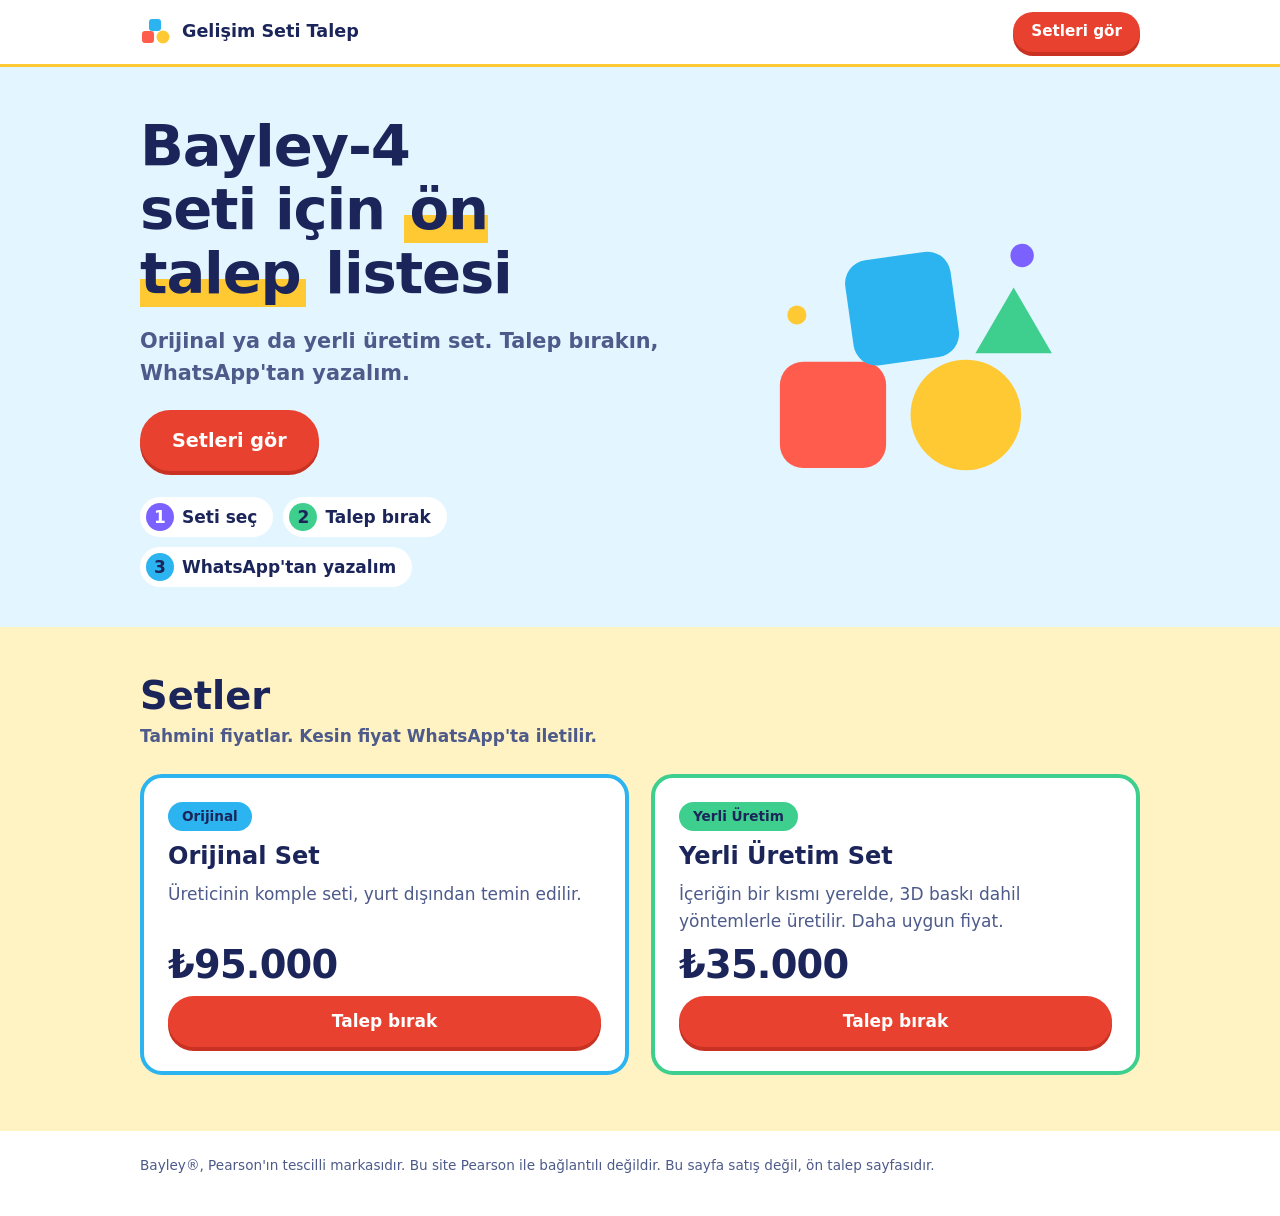
==== index.html @ 78918d69 "Brighter kid-friendly design, shorter copy, trust points shown after submit, stacked price feedback " ====
<!doctype html>
<html lang="tr">
<head>
<meta charset="utf-8">
<meta name="viewport" content="width=device-width, initial-scale=1">
<title>Bayley-4 Seti – Ön Talep</title>
<meta name="description" content="Bayley-4 gelişim değerlendirme seti için ön talep listesi. Orijinal ve yerli üretim seçenekleri.">
<meta name="robots" content="index,follow">
<link rel="stylesheet" href="style.css">
</head>
<body>

<header class="top">
  <div class="wrap top-in">
    <a class="brand" href="#top" aria-label="Ana sayfa">
      <svg width="32" height="32" viewBox="0 0 32 32" aria-hidden="true"><rect x="2" y="15" width="12" height="12" rx="3" fill="#ff5c4d"/><circle cx="23" cy="21" r="6.5" fill="#ffc933"/><rect x="9" y="3" width="12" height="12" rx="3" fill="#2bb4f0"/></svg>
      <span>Gelişim Seti Talep</span>
    </a>
    <a class="btn btn-small" href="#urunler" data-track="cta_header">Setleri gör</a>
  </div>
</header>

<main id="top">
  <section class="hero">
    <div class="wrap hero-in">
      <div class="hero-text">
        <h1>Bayley-4 seti için <span class="hl">ön talep</span> listesi</h1>
        <p class="lead">Orijinal ya da yerli üretim set. Talep bırakın, WhatsApp'tan yazalım.</p>
        <a class="btn btn-big" href="#urunler" data-track="cta_hero">Setleri gör</a>
        <ul class="steps" aria-label="Nasıl işliyor">
          <li><b>1</b> Seti seç</li>
          <li><b>2</b> Talep bırak</li>
          <li><b>3</b> WhatsApp'tan yazalım</li>
        </ul>
      </div>
      <svg class="hero-art" viewBox="0 0 320 260" aria-hidden="true">
        <rect x="30" y="140" width="100" height="100" rx="22" fill="#ff5c4d"/>
        <circle cx="205" cy="190" r="52" fill="#ffc933"/>
        <rect x="95" y="40" width="100" height="100" rx="22" fill="#2bb4f0" transform="rotate(-8 145 90)"/>
        <path d="M250 70l36 62h-72z" fill="#3ecf8e"/>
        <circle cx="258" cy="40" r="11" fill="#7b61ff"/>
        <circle cx="46" cy="96" r="9" fill="#ffc933"/>
      </svg>
    </div>
  </section>

  <section id="urunler" class="section">
    <div class="wrap">
      <h2>Setler</h2>
      <p class="sub" id="price-note"></p>
      <div class="grid" id="product-grid"></div>
    </div>
  </section>
</main>

<footer class="foot">
  <div class="wrap">
    <p>Bayley®, Pearson'ın tescilli markasıdır. Bu site Pearson ile bağlantılı değildir. Bu sayfa satış değil, ön talep sayfasıdır.</p>
  </div>
</footer>

<!-- Talep formu -->
<dialog id="lead-dialog" aria-labelledby="lead-title">
  <form id="lead-form" method="dialog" novalidate>
    <div class="dlg-head">
      <h2 id="lead-title">Talep bırak</h2>
      <button type="button" class="x" id="lead-close" aria-label="Kapat">×</button>
    </div>

    <div id="lead-body">
      <fieldset class="chips" id="product-chips">
        <legend>Hangi set?</legend>
      </fieldset>

      <label>Ad soyad
        <input name="name" autocomplete="name" required>
      </label>
      <label>Telefon (WhatsApp)
        <input name="phone" type="tel" autocomplete="tel" inputmode="tel" placeholder="05XX XXX XX XX" required>
      </label>
      <label>E-posta (isteğe bağlı)
        <input name="email" type="email" autocomplete="email">
      </label>
      <label>Adet
        <input name="qty" type="number" min="1" max="999" value="1" inputmode="numeric">
      </label>

      <fieldset class="radios">
        <legend>Fiyat size nasıl geldi?</legend>
        <label><input type="radio" name="price_feedback" value="uygun"> Uygun</label>
        <label><input type="radio" name="price_feedback" value="makul"> Makul</label>
        <label><input type="radio" name="price_feedback" value="pahali"> Pahalı</label>
        <label><input type="radio" name="price_feedback" value="cok_pahali"> Çok pahalı</label>
      </fieldset>

      <input type="text" name="website" tabindex="-1" autocomplete="off" class="hp" aria-hidden="true">

      <p class="err" id="lead-error" role="alert" hidden></p>
      <button class="btn btn-big btn-block" type="submit" id="lead-submit">Talebi gönder</button>
    </div>

    <div id="lead-done" hidden>
      <div class="done">
        <div class="tick" aria-hidden="true">✓</div>
        <h3>Talebin alındı!</h3>
        <p>En kısa sürede WhatsApp'tan yazacağız.</p>
        <ul class="trust" id="trust-list"></ul>
        <a class="btn btn-ghost" id="wa-link" href="#" target="_blank" rel="noopener">Önce biz yazalım</a>
        <button class="btn btn-small" type="button" id="done-close">Kapat</button>
      </div>
    </div>
  </form>
</dialog>

<script src="config.js"></script>
<script src="app.js"></script>
</body>
</html>
---- style.css ----
:root{
  color-scheme:light;
  --ink:#1b2559; --muted:#4d5a8a; --bg:#ffffff; --sky:#e3f5ff; --sun:#fff3c4;
  --coral:#e8412f; --coral-d:#c93222; --blue:#2bb4f0; --yellow:#ffc933; --green:#3ecf8e; --grape:#7b61ff;
  --line:#d9e3f5; --danger:#c62828; --r:22px;
  --font:ui-rounded,"SF Pro Rounded","Nunito","Segoe UI",system-ui,-apple-system,Roboto,sans-serif;
}
*{box-sizing:border-box}
html{scroll-behavior:smooth}
body{margin:0;background:var(--bg);color:var(--ink);font:17px/1.55 var(--font)}
.wrap{max-width:1040px;margin:0 auto;padding:0 20px}
h1,h2,h3{line-height:1.1;margin:0}
h1{font-size:clamp(2.2rem,6vw,3.6rem);font-weight:900;letter-spacing:-.02em;text-wrap:balance}
h2{font-size:clamp(1.8rem,4vw,2.4rem);font-weight:900}
.hl{background:linear-gradient(transparent 58%,var(--yellow) 58%);padding:0 .1em}

.top{position:sticky;top:0;z-index:5;background:#fff;border-bottom:3px solid var(--yellow)}
.top-in{display:flex;align-items:center;justify-content:space-between;height:64px}
.brand{display:flex;align-items:center;gap:10px;text-decoration:none;color:var(--ink);font-weight:900;font-size:1.1rem}

.btn{display:inline-block;background:var(--coral);color:#fff;border:0;border-radius:999px;padding:12px 24px;font:inherit;font-weight:800;text-decoration:none;cursor:pointer;box-shadow:0 4px 0 var(--coral-d);transition:transform .1s,box-shadow .1s}
.btn:hover{transform:translateY(1px);box-shadow:0 3px 0 var(--coral-d)}
.btn:active{transform:translateY(4px);box-shadow:none}
.btn:focus-visible,input:focus-visible,select:focus-visible,textarea:focus-visible{outline:4px solid var(--grape);outline-offset:2px}
.btn-big{font-size:1.2rem;padding:16px 32px}
.btn-small{padding:8px 18px;font-size:.95rem}
.btn-block{display:block;width:100%;margin-top:18px}
.btn-ghost{background:#fff;color:var(--coral-d);border:3px solid var(--coral);box-shadow:none}
.btn-ghost:hover{box-shadow:none}

.hero{background:var(--sky);padding:48px 0 40px;overflow:hidden}
.hero-in{display:grid;grid-template-columns:1.2fr 1fr;gap:24px;align-items:center}
.hero-text{min-width:0;display:grid;gap:20px;justify-items:start}
.lead{font-size:1.3rem;color:var(--muted);margin:0;font-weight:600}
.hero-art{width:100%;max-width:340px;justify-self:center}
.steps{list-style:none;margin:6px 0 0;padding:0;display:flex;flex-wrap:wrap;gap:10px}
.steps li{background:#fff;border-radius:999px;padding:6px 16px 6px 6px;font-weight:700;display:flex;align-items:center;gap:8px}
.steps b{width:28px;height:28px;border-radius:50%;display:grid;place-items:center;color:#fff;background:var(--grape)}
.steps li:nth-child(2) b{background:var(--green);color:var(--ink)}
.steps li:nth-child(3) b{background:var(--blue);color:var(--ink)}
@media(max-width:700px){.hero-in{grid-template-columns:1fr}.hero-art{max-width:240px;order:-1}}

.section{padding:48px 0 56px;background:var(--sun)}
.sub{color:var(--muted);margin:6px 0 24px;font-weight:600}
.grid{display:grid;gap:22px;grid-template-columns:repeat(auto-fit,minmax(260px,1fr))}
.card{background:#fff;border:4px solid var(--blue);border-radius:var(--r);padding:24px;display:flex;flex-direction:column;gap:12px;min-width:0}
.card.yerli{border-color:var(--green)}
.card .tag{align-self:flex-start;font-size:.85rem;font-weight:800;padding:4px 14px;border-radius:999px;background:var(--blue);color:var(--ink)}
.card.yerli .tag{background:var(--green)}
.card h3{font-size:1.5rem;font-weight:900}
.card p{margin:0;color:var(--muted);flex:1}
.price{font-size:2.4rem;font-weight:900;letter-spacing:-.02em;line-height:1}

.foot{padding:24px 0 40px;color:var(--muted);font-size:.85rem;background:#fff}
.foot p{margin:0}

dialog{border:0;border-radius:28px;padding:24px;width:min(520px,94vw);max-height:92vh;background:#fff;color:var(--ink);box-shadow:0 20px 60px rgba(27,37,89,.4)}
dialog::backdrop{background:rgba(27,37,89,.55)}
.dlg-head{display:flex;justify-content:space-between;align-items:center}
.x{background:none;border:0;font-size:2.2rem;line-height:1;color:var(--muted);cursor:pointer;padding:0 6px}
label{display:block;font-weight:800;font-size:.95rem;margin-top:14px}
input:not([type=checkbox]):not([type=radio]),select,textarea{display:block;width:100%;margin-top:6px;padding:12px 14px;border:3px solid var(--line);border-radius:14px;background:#fff;color:var(--ink);font:inherit;font-weight:600}
input:focus{border-color:var(--blue)}
fieldset{border:0;padding:0;margin:16px 0 0;min-width:0}
legend{font-weight:800;font-size:.95rem;padding:0;margin-bottom:8px}
.chips label{display:flex;align-items:center;gap:10px;border:3px solid var(--line);border-radius:14px;padding:10px 14px;margin:0 0 8px;font-weight:700}
.chips label:has(input:checked){border-color:var(--green);background:#e9fbf3}
.radios{display:grid;gap:8px}
.radios label{display:flex;align-items:center;gap:10px;margin:0;border:3px solid var(--line);border-radius:14px;padding:10px 14px;font-weight:700}
.radios label:has(input:checked){border-color:var(--blue);background:var(--sky)}
input[type=checkbox],input[type=radio]{width:20px;height:20px;accent-color:var(--coral);margin:0}
.hp{position:absolute;left:-9999px;width:1px;height:1px;opacity:0}
.err{color:var(--danger);font-weight:800;margin:12px 0 0}
.done{text-align:center;padding:10px 0;display:grid;gap:12px;justify-items:center}
.done h3{font-size:1.8rem;font-weight:900}
.done p{margin:0;color:var(--muted);font-weight:600}
.tick{width:64px;height:64px;border-radius:50%;background:var(--green);color:var(--ink);display:grid;place-items:center;font-size:2rem;font-weight:900}
.trust{list-style:none;margin:6px 0;padding:14px 18px;background:var(--sun);border-radius:18px;display:grid;gap:8px;font-weight:800;text-align:left}
[hidden]{display:none!important}
@media(prefers-reduced-motion:reduce){html{scroll-behavior:auto}.btn{transition:none}}
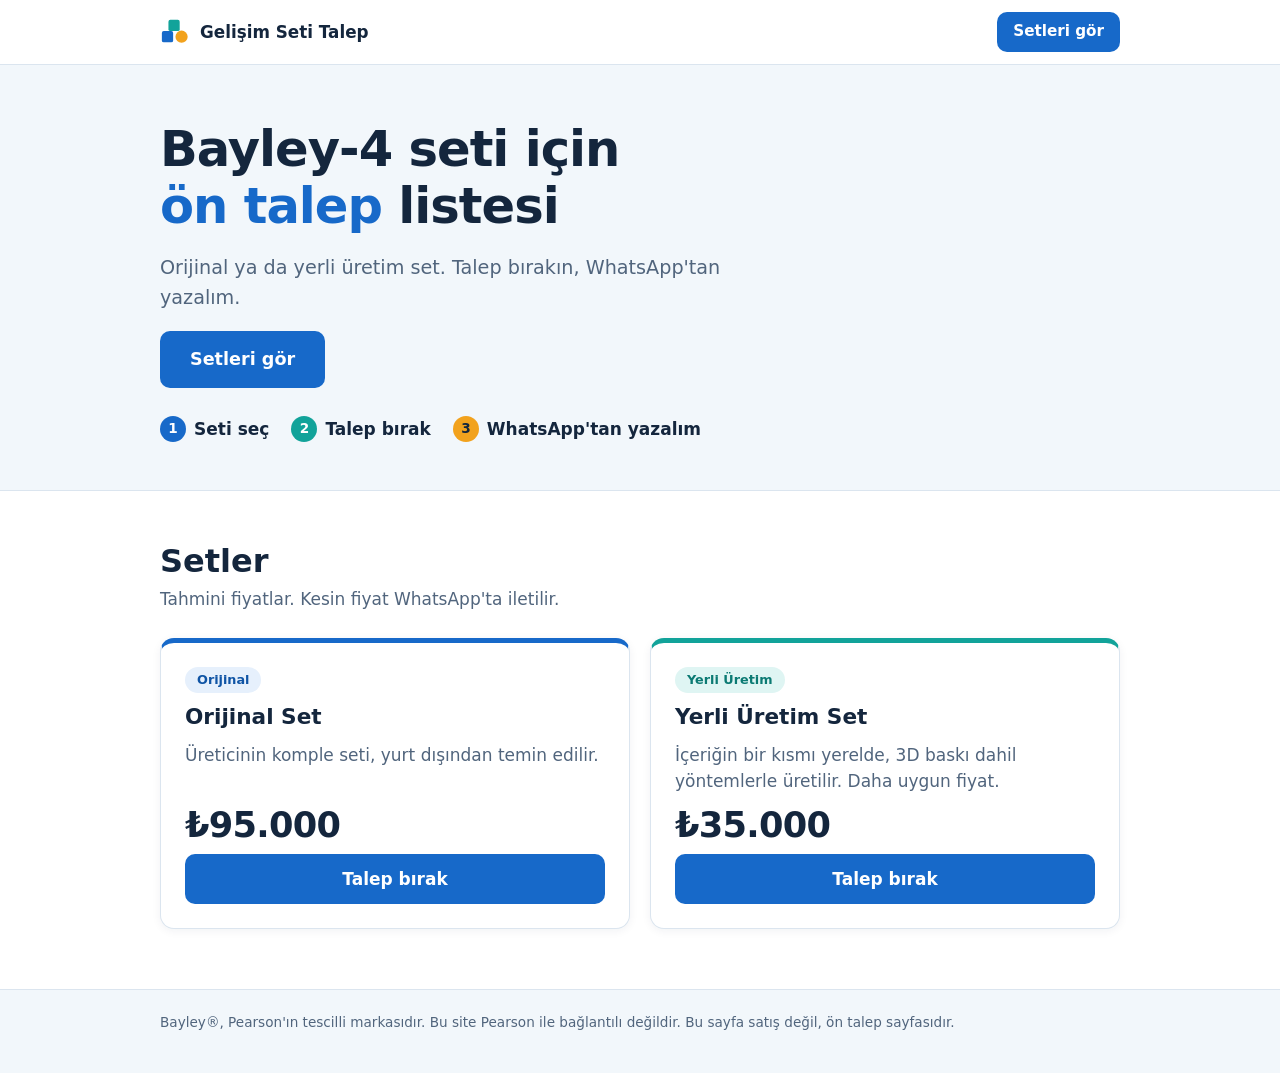
==== commit 87565da1: "Tone down design: calmer palette for medical audience Co-Authored-By: Claude Sonnet 5.5 <noreply@ant" ====
--- a/index.html
+++ b/index.html
@@ -13,7 +13,7 @@
 <header class="top">
   <div class="wrap top-in">
     <a class="brand" href="#top" aria-label="Ana sayfa">
-      <svg width="32" height="32" viewBox="0 0 32 32" aria-hidden="true"><rect x="2" y="15" width="12" height="12" rx="3" fill="#ff5c4d"/><circle cx="23" cy="21" r="6.5" fill="#ffc933"/><rect x="9" y="3" width="12" height="12" rx="3" fill="#2bb4f0"/></svg>
+      <svg width="30" height="30" viewBox="0 0 32 32" aria-hidden="true"><rect x="2" y="15" width="12" height="12" rx="2" fill="#1769c9"/><circle cx="23" cy="21" r="6.5" fill="#f2a21d"/><rect x="9" y="3" width="12" height="12" rx="2" fill="#12a39a"/></svg>
       <span>Gelişim Seti Talep</span>
     </a>
     <a class="btn btn-small" href="#urunler" data-track="cta_header">Setleri gör</a>
@@ -33,14 +33,6 @@
           <li><b>3</b> WhatsApp'tan yazalım</li>
         </ul>
       </div>
-      <svg class="hero-art" viewBox="0 0 320 260" aria-hidden="true">
-        <rect x="30" y="140" width="100" height="100" rx="22" fill="#ff5c4d"/>
-        <circle cx="205" cy="190" r="52" fill="#ffc933"/>
-        <rect x="95" y="40" width="100" height="100" rx="22" fill="#2bb4f0" transform="rotate(-8 145 90)"/>
-        <path d="M250 70l36 62h-72z" fill="#3ecf8e"/>
-        <circle cx="258" cy="40" r="11" fill="#7b61ff"/>
-        <circle cx="46" cy="96" r="9" fill="#ffc933"/>
-      </svg>
     </div>
   </section>
 
--- a/style.css
+++ b/style.css
@@ -1,80 +1,74 @@
 :root{
   color-scheme:light;
-  --ink:#1b2559; --muted:#4d5a8a; --bg:#ffffff; --sky:#e3f5ff; --sun:#fff3c4;
-  --coral:#e8412f; --coral-d:#c93222; --blue:#2bb4f0; --yellow:#ffc933; --green:#3ecf8e; --grape:#7b61ff;
-  --line:#d9e3f5; --danger:#c62828; --r:22px;
-  --font:ui-rounded,"SF Pro Rounded","Nunito","Segoe UI",system-ui,-apple-system,Roboto,sans-serif;
+  --ink:#14263d; --muted:#51657d; --bg:#ffffff; --tint:#f2f7fb;
+  --primary:#1769c9; --primary-d:#0f54a5; --teal:#12a39a; --amber:#f2a21d; --coral:#ef5b45;
+  --line:#dbe5ef; --danger:#c62828; --r:14px;
+  --font:system-ui,-apple-system,"Segoe UI",Roboto,"Helvetica Neue",sans-serif;
 }
 *{box-sizing:border-box}
 html{scroll-behavior:smooth}
 body{margin:0;background:var(--bg);color:var(--ink);font:17px/1.55 var(--font)}
-.wrap{max-width:1040px;margin:0 auto;padding:0 20px}
-h1,h2,h3{line-height:1.1;margin:0}
-h1{font-size:clamp(2.2rem,6vw,3.6rem);font-weight:900;letter-spacing:-.02em;text-wrap:balance}
-h2{font-size:clamp(1.8rem,4vw,2.4rem);font-weight:900}
-.hl{background:linear-gradient(transparent 58%,var(--yellow) 58%);padding:0 .1em}
+.wrap{max-width:1000px;margin:0 auto;padding:0 20px}
+h1,h2,h3{line-height:1.15;margin:0}
+h1{font-size:clamp(2rem,5vw,3.1rem);font-weight:800;letter-spacing:-.02em;text-wrap:balance}
+h2{font-size:clamp(1.5rem,3.5vw,2rem);font-weight:800}
+.hl{color:var(--primary)}
 
-.top{position:sticky;top:0;z-index:5;background:#fff;border-bottom:3px solid var(--yellow)}
+.top{position:sticky;top:0;z-index:5;background:#fff;border-bottom:1px solid var(--line)}
 .top-in{display:flex;align-items:center;justify-content:space-between;height:64px}
-.brand{display:flex;align-items:center;gap:10px;text-decoration:none;color:var(--ink);font-weight:900;font-size:1.1rem}
+.brand{display:flex;align-items:center;gap:10px;text-decoration:none;color:var(--ink);font-weight:800;font-size:1.05rem}
 
-.btn{display:inline-block;background:var(--coral);color:#fff;border:0;border-radius:999px;padding:12px 24px;font:inherit;font-weight:800;text-decoration:none;cursor:pointer;box-shadow:0 4px 0 var(--coral-d);transition:transform .1s,box-shadow .1s}
-.btn:hover{transform:translateY(1px);box-shadow:0 3px 0 var(--coral-d)}
-.btn:active{transform:translateY(4px);box-shadow:none}
-.btn:focus-visible,input:focus-visible,select:focus-visible,textarea:focus-visible{outline:4px solid var(--grape);outline-offset:2px}
-.btn-big{font-size:1.2rem;padding:16px 32px}
-.btn-small{padding:8px 18px;font-size:.95rem}
+.btn{display:inline-block;background:var(--primary);color:#fff;border:0;border-radius:10px;padding:12px 22px;font:inherit;font-weight:700;text-decoration:none;cursor:pointer;transition:background .15s}
+.btn:hover{background:var(--primary-d)}
+.btn:focus-visible,input:focus-visible,select:focus-visible{outline:3px solid var(--amber);outline-offset:2px}
+.btn-big{font-size:1.1rem;padding:15px 30px}
+.btn-small{padding:8px 16px;font-size:.95rem}
 .btn-block{display:block;width:100%;margin-top:18px}
-.btn-ghost{background:#fff;color:var(--coral-d);border:3px solid var(--coral);box-shadow:none}
-.btn-ghost:hover{box-shadow:none}
+.btn-ghost{background:#fff;color:var(--primary);border:2px solid var(--primary)}
+.btn-ghost:hover{background:var(--tint)}
 
-.hero{background:var(--sky);padding:48px 0 40px;overflow:hidden}
-.hero-in{display:grid;grid-template-columns:1.2fr 1fr;gap:24px;align-items:center}
-.hero-text{min-width:0;display:grid;gap:20px;justify-items:start}
-.lead{font-size:1.3rem;color:var(--muted);margin:0;font-weight:600}
-.hero-art{width:100%;max-width:340px;justify-self:center}
-.steps{list-style:none;margin:6px 0 0;padding:0;display:flex;flex-wrap:wrap;gap:10px}
-.steps li{background:#fff;border-radius:999px;padding:6px 16px 6px 6px;font-weight:700;display:flex;align-items:center;gap:8px}
-.steps b{width:28px;height:28px;border-radius:50%;display:grid;place-items:center;color:#fff;background:var(--grape)}
-.steps li:nth-child(2) b{background:var(--green);color:var(--ink)}
-.steps li:nth-child(3) b{background:var(--blue);color:var(--ink)}
-@media(max-width:700px){.hero-in{grid-template-columns:1fr}.hero-art{max-width:240px;order:-1}}
+.hero{background:var(--tint);padding:56px 0 48px;border-bottom:1px solid var(--line)}
+.hero-text{display:grid;gap:18px;justify-items:start;max-width:640px}
+.lead{font-size:1.2rem;color:var(--muted);margin:0}
+.steps{list-style:none;margin:10px 0 0;padding:0;display:flex;flex-wrap:wrap;gap:10px 22px}
+.steps li{display:flex;align-items:center;gap:8px;font-weight:600}
+.steps b{width:26px;height:26px;border-radius:50%;display:grid;place-items:center;color:#fff;background:var(--primary);font-size:.85rem}
+.steps li:nth-child(2) b{background:var(--teal)}
+.steps li:nth-child(3) b{background:var(--amber);color:var(--ink)}
 
-.section{padding:48px 0 56px;background:var(--sun)}
-.sub{color:var(--muted);margin:6px 0 24px;font-weight:600}
-.grid{display:grid;gap:22px;grid-template-columns:repeat(auto-fit,minmax(260px,1fr))}
-.card{background:#fff;border:4px solid var(--blue);border-radius:var(--r);padding:24px;display:flex;flex-direction:column;gap:12px;min-width:0}
-.card.yerli{border-color:var(--green)}
-.card .tag{align-self:flex-start;font-size:.85rem;font-weight:800;padding:4px 14px;border-radius:999px;background:var(--blue);color:var(--ink)}
-.card.yerli .tag{background:var(--green)}
-.card h3{font-size:1.5rem;font-weight:900}
+.section{padding:52px 0 60px;background:#fff}
+.sub{color:var(--muted);margin:6px 0 26px}
+.grid{display:grid;gap:20px;grid-template-columns:repeat(auto-fit,minmax(260px,1fr))}
+.card{background:#fff;border:1px solid var(--line);border-top:5px solid var(--primary);border-radius:var(--r);padding:24px;display:flex;flex-direction:column;gap:12px;min-width:0;box-shadow:0 2px 10px rgba(20,38,61,.06)}
+.card.yerli{border-top-color:var(--teal)}
+.card .tag{align-self:flex-start;font-size:.8rem;font-weight:700;padding:3px 12px;border-radius:999px;background:#e6f0fc;color:var(--primary-d)}
+.card.yerli .tag{background:#dff5f3;color:#0b7a73}
+.card h3{font-size:1.35rem;font-weight:800}
 .card p{margin:0;color:var(--muted);flex:1}
-.price{font-size:2.4rem;font-weight:900;letter-spacing:-.02em;line-height:1}
+.price{font-size:2.2rem;font-weight:800;letter-spacing:-.02em;line-height:1}
 
-.foot{padding:24px 0 40px;color:var(--muted);font-size:.85rem;background:#fff}
+.foot{padding:22px 0 40px;color:var(--muted);font-size:.85rem;background:var(--tint);border-top:1px solid var(--line)}
 .foot p{margin:0}
 
-dialog{border:0;border-radius:28px;padding:24px;width:min(520px,94vw);max-height:92vh;background:#fff;color:var(--ink);box-shadow:0 20px 60px rgba(27,37,89,.4)}
-dialog::backdrop{background:rgba(27,37,89,.55)}
+dialog{border:0;border-radius:18px;padding:24px;width:min(500px,94vw);max-height:92vh;background:#fff;color:var(--ink);box-shadow:0 20px 60px rgba(20,38,61,.35)}
+dialog::backdrop{background:rgba(20,38,61,.55)}
 .dlg-head{display:flex;justify-content:space-between;align-items:center}
-.x{background:none;border:0;font-size:2.2rem;line-height:1;color:var(--muted);cursor:pointer;padding:0 6px}
-label{display:block;font-weight:800;font-size:.95rem;margin-top:14px}
-input:not([type=checkbox]):not([type=radio]),select,textarea{display:block;width:100%;margin-top:6px;padding:12px 14px;border:3px solid var(--line);border-radius:14px;background:#fff;color:var(--ink);font:inherit;font-weight:600}
-input:focus{border-color:var(--blue)}
+.x{background:none;border:0;font-size:2rem;line-height:1;color:var(--muted);cursor:pointer;padding:0 6px}
+label{display:block;font-weight:700;font-size:.95rem;margin-top:14px}
+input:not([type=checkbox]):not([type=radio]){display:block;width:100%;margin-top:6px;padding:12px 14px;border:1px solid var(--line);border-radius:10px;background:#fff;color:var(--ink);font:inherit}
+input:focus{border-color:var(--primary)}
 fieldset{border:0;padding:0;margin:16px 0 0;min-width:0}
-legend{font-weight:800;font-size:.95rem;padding:0;margin-bottom:8px}
-.chips label{display:flex;align-items:center;gap:10px;border:3px solid var(--line);border-radius:14px;padding:10px 14px;margin:0 0 8px;font-weight:700}
-.chips label:has(input:checked){border-color:var(--green);background:#e9fbf3}
-.radios{display:grid;gap:8px}
-.radios label{display:flex;align-items:center;gap:10px;margin:0;border:3px solid var(--line);border-radius:14px;padding:10px 14px;font-weight:700}
-.radios label:has(input:checked){border-color:var(--blue);background:var(--sky)}
-input[type=checkbox],input[type=radio]{width:20px;height:20px;accent-color:var(--coral);margin:0}
+legend{font-weight:700;font-size:.95rem;padding:0;margin-bottom:8px}
+.chips label,.radios label{display:flex;align-items:center;gap:10px;border:1px solid var(--line);border-radius:10px;padding:10px 14px;margin:0 0 8px;font-weight:600}
+.chips label:has(input:checked),.radios label:has(input:checked){border-color:var(--primary);background:#eef5fd}
+.radios{display:grid;gap:0}
+input[type=checkbox],input[type=radio]{width:20px;height:20px;accent-color:var(--primary);margin:0}
 .hp{position:absolute;left:-9999px;width:1px;height:1px;opacity:0}
-.err{color:var(--danger);font-weight:800;margin:12px 0 0}
+.err{color:var(--danger);font-weight:700;margin:12px 0 0}
 .done{text-align:center;padding:10px 0;display:grid;gap:12px;justify-items:center}
-.done h3{font-size:1.8rem;font-weight:900}
-.done p{margin:0;color:var(--muted);font-weight:600}
-.tick{width:64px;height:64px;border-radius:50%;background:var(--green);color:var(--ink);display:grid;place-items:center;font-size:2rem;font-weight:900}
-.trust{list-style:none;margin:6px 0;padding:14px 18px;background:var(--sun);border-radius:18px;display:grid;gap:8px;font-weight:800;text-align:left}
+.done h3{font-size:1.6rem;font-weight:800}
+.done p{margin:0;color:var(--muted)}
+.tick{width:60px;height:60px;border-radius:50%;background:var(--teal);color:#fff;display:grid;place-items:center;font-size:1.8rem;font-weight:800}
+.trust{list-style:none;margin:6px 0;padding:14px 18px;background:var(--tint);border-radius:12px;display:grid;gap:8px;font-weight:700;text-align:left}
 [hidden]{display:none!important}
 @media(prefers-reduced-motion:reduce){html{scroll-behavior:auto}.btn{transition:none}}
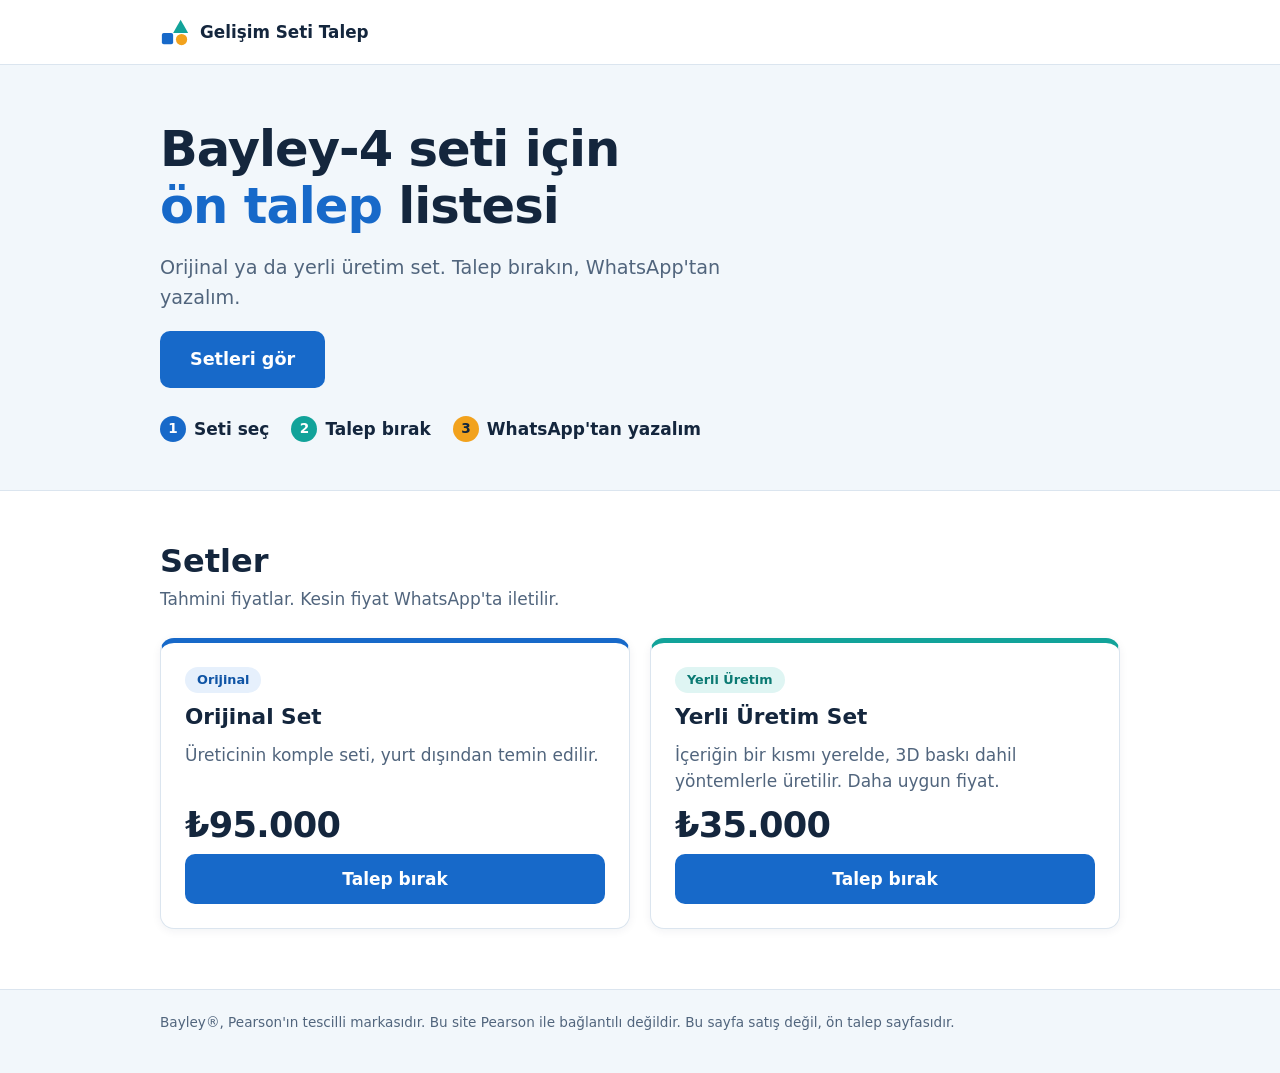
==== commit 866e421f: "Remove header button, shape logo, show prices in set choices Co-Authored-By: Claude Sonnet 5.5 <nore" ====
--- a/index.html
+++ b/index.html
@@ -13,10 +13,9 @@
 <header class="top">
   <div class="wrap top-in">
     <a class="brand" href="#top" aria-label="Ana sayfa">
-      <svg width="30" height="30" viewBox="0 0 32 32" aria-hidden="true"><rect x="2" y="15" width="12" height="12" rx="2" fill="#1769c9"/><circle cx="23" cy="21" r="6.5" fill="#f2a21d"/><rect x="9" y="3" width="12" height="12" rx="2" fill="#12a39a"/></svg>
+      <svg width="30" height="30" viewBox="0 0 32 32" aria-hidden="true"><rect x="2" y="17" width="12" height="12" rx="2" fill="#1769c9"/><path d="M22 3l8 14H14z" fill="#12a39a"/><circle cx="23" cy="24" r="6" fill="#f2a21d"/></svg>
       <span>Gelişim Seti Talep</span>
     </a>
-    <a class="btn btn-small" href="#urunler" data-track="cta_header">Setleri gör</a>
   </div>
 </header>
 
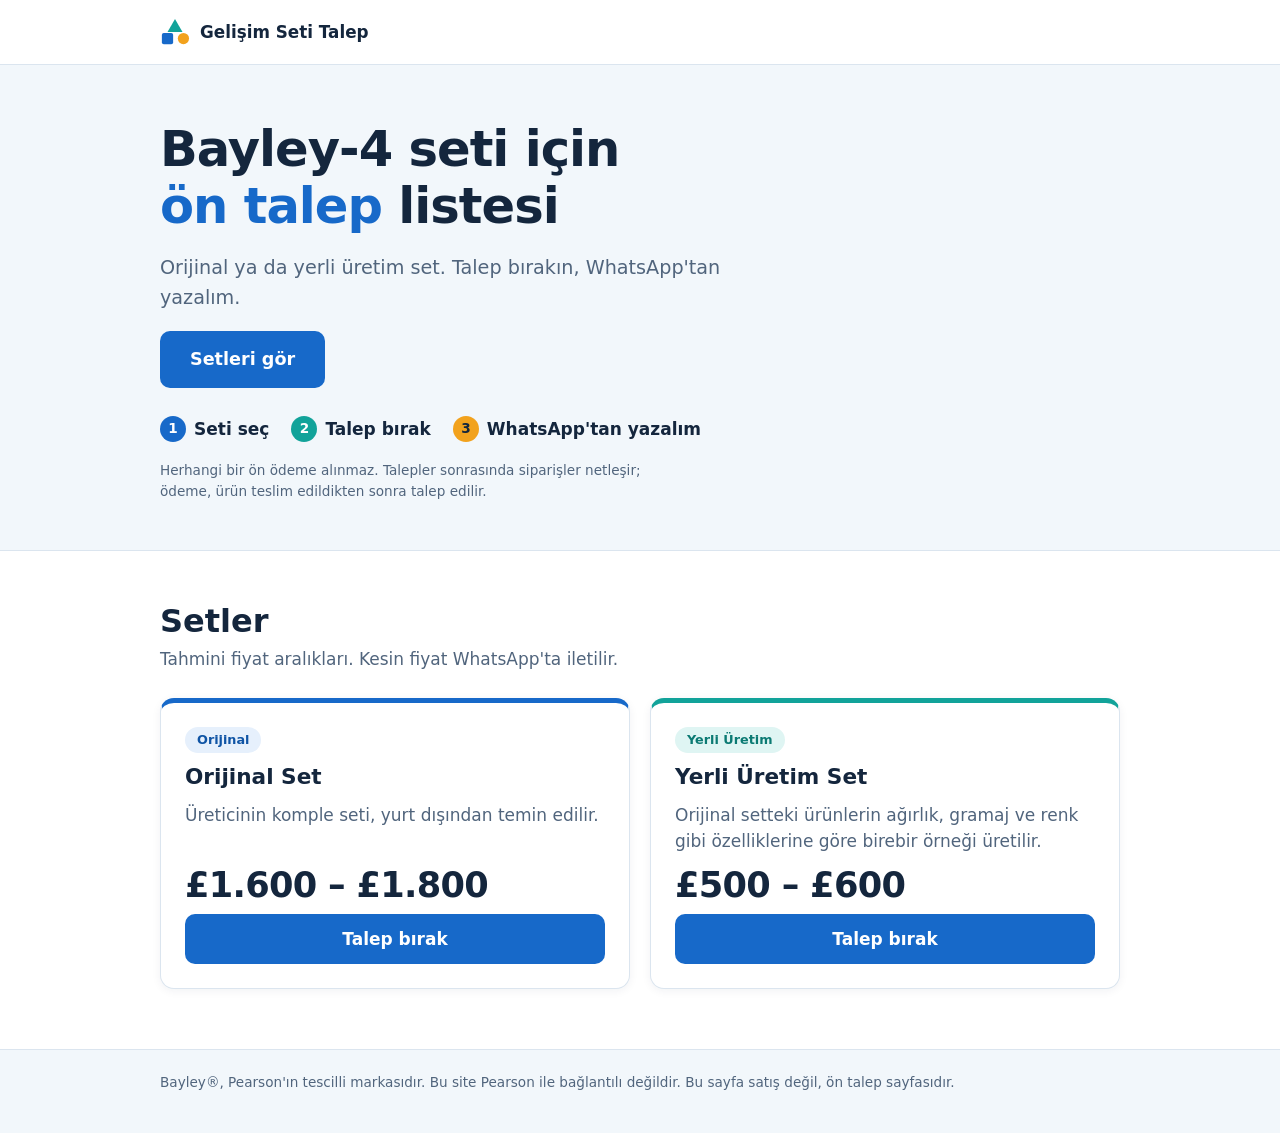
==== commit ea875523: "Centered triangle logo, GBP price ranges, payment note, optional phone/email Co-Authored-By: Claude " ====
--- a/index.html
+++ b/index.html
@@ -13,7 +13,7 @@
 <header class="top">
   <div class="wrap top-in">
     <a class="brand" href="#top" aria-label="Ana sayfa">
-      <svg width="30" height="30" viewBox="0 0 32 32" aria-hidden="true"><rect x="2" y="17" width="12" height="12" rx="2" fill="#1769c9"/><path d="M22 3l8 14H14z" fill="#12a39a"/><circle cx="23" cy="24" r="6" fill="#f2a21d"/></svg>
+      <svg width="30" height="30" viewBox="0 0 32 32" aria-hidden="true"><rect x="2" y="17" width="12" height="12" rx="2" fill="#1769c9"/><path d="M16 2l8 14H8z" fill="#12a39a"/><circle cx="25" cy="23" r="6" fill="#f2a21d"/></svg>
       <span>Gelişim Seti Talep</span>
     </a>
   </div>
@@ -31,6 +31,7 @@
           <li><b>2</b> Talep bırak</li>
           <li><b>3</b> WhatsApp'tan yazalım</li>
         </ul>
+        <p class="fine">Herhangi bir ön ödeme alınmaz. Talepler sonrasında siparişler netleşir; ödeme, ürün teslim edildikten sonra talep edilir.</p>
       </div>
     </div>
   </section>
@@ -63,13 +64,14 @@
         <legend>Hangi set?</legend>
       </fieldset>
 
+      <p class="hint">Telefon veya e-posta yeterli, ikisi de isteğe bağlı.</p>
       <label>Ad soyad
         <input name="name" autocomplete="name" required>
       </label>
       <label>Telefon (WhatsApp)
-        <input name="phone" type="tel" autocomplete="tel" inputmode="tel" placeholder="05XX XXX XX XX" required>
+        <input name="phone" type="tel" autocomplete="tel" inputmode="tel" placeholder="05XX XXX XX XX">
       </label>
-      <label>E-posta (isteğe bağlı)
+      <label>E-posta
         <input name="email" type="email" autocomplete="email">
       </label>
       <label>Adet
--- a/style.css
+++ b/style.css
@@ -72,3 +72,5 @@
 .trust{list-style:none;margin:6px 0;padding:14px 18px;background:var(--tint);border-radius:12px;display:grid;gap:8px;font-weight:700;text-align:left}
 [hidden]{display:none!important}
 @media(prefers-reduced-motion:reduce){html{scroll-behavior:auto}.btn{transition:none}}
+.fine{font-size:.85rem;color:var(--muted);margin:0;max-width:56ch}
+.hint{font-size:.85rem;color:var(--muted);margin:12px 0 0}
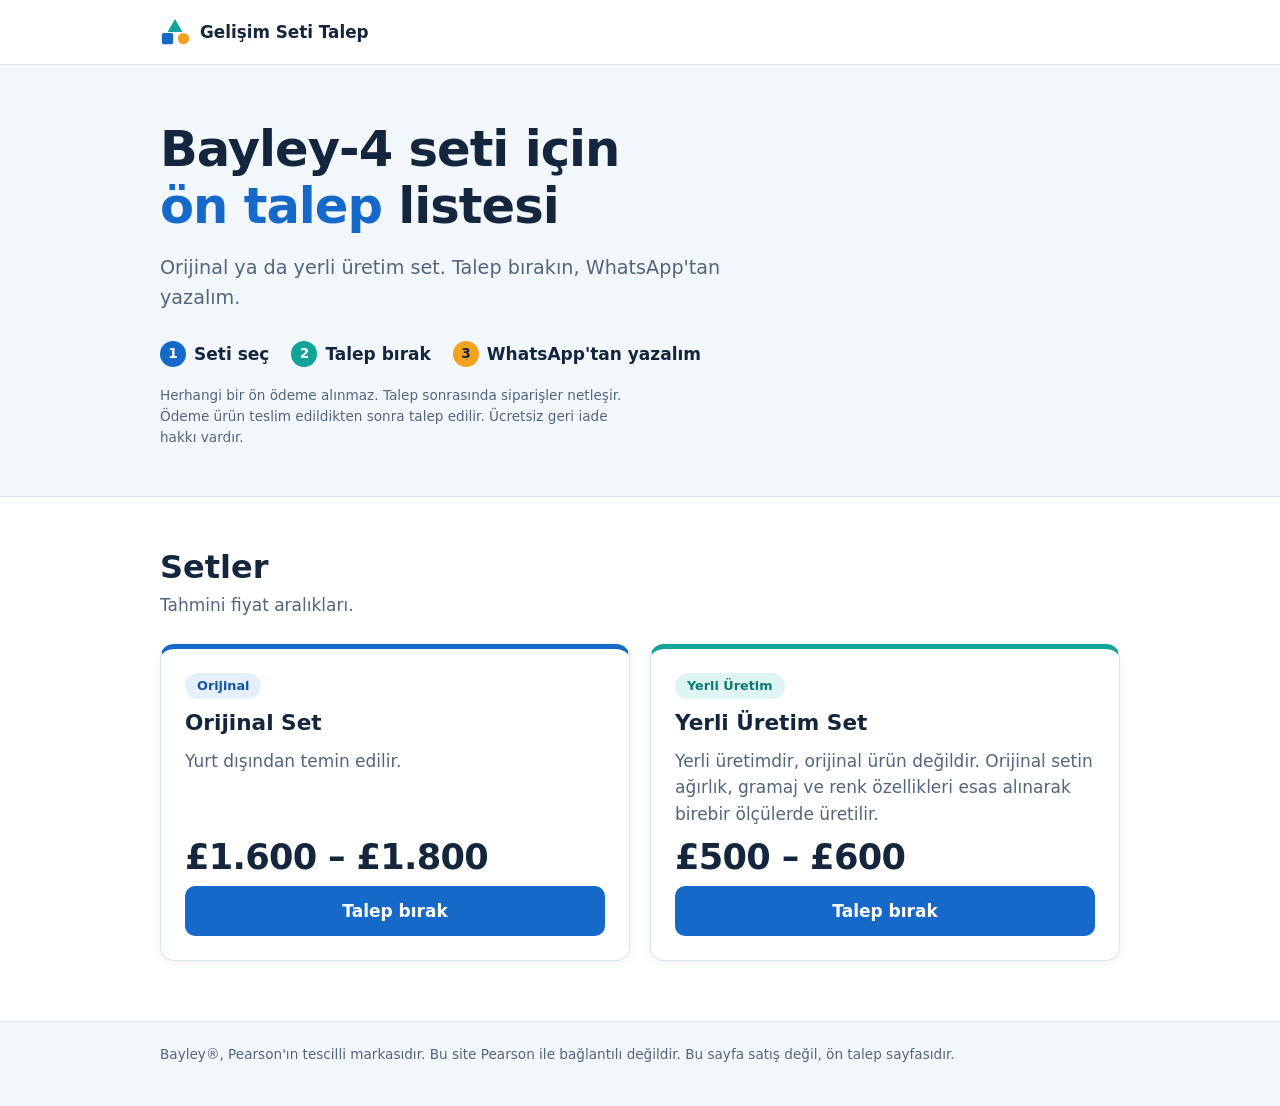
==== commit 23e07a2a: "Simplify form: fixed product, 3 price feedback options, updated copy, remove hero button Co-Authored" ====
--- a/index.html
+++ b/index.html
@@ -25,13 +25,12 @@
       <div class="hero-text">
         <h1>Bayley-4 seti için <span class="hl">ön talep</span> listesi</h1>
         <p class="lead">Orijinal ya da yerli üretim set. Talep bırakın, WhatsApp'tan yazalım.</p>
-        <a class="btn btn-big" href="#urunler" data-track="cta_hero">Setleri gör</a>
         <ul class="steps" aria-label="Nasıl işliyor">
           <li><b>1</b> Seti seç</li>
           <li><b>2</b> Talep bırak</li>
           <li><b>3</b> WhatsApp'tan yazalım</li>
         </ul>
-        <p class="fine">Herhangi bir ön ödeme alınmaz. Talepler sonrasında siparişler netleşir; ödeme, ürün teslim edildikten sonra talep edilir.</p>
+        <p class="fine">Herhangi bir ön ödeme alınmaz. Talep sonrasında siparişler netleşir. Ödeme ürün teslim edildikten sonra talep edilir. Ücretsiz geri iade hakkı vardır.</p>
       </div>
     </div>
   </section>
@@ -60,9 +59,7 @@
     </div>
 
     <div id="lead-body">
-      <fieldset class="chips" id="product-chips">
-        <legend>Hangi set?</legend>
-      </fieldset>
+      <p class="picked"><span>Seçtiğiniz set</span><strong id="picked-title"></strong></p>
 
       <p class="hint">Telefon veya e-posta yeterli, ikisi de isteğe bağlı.</p>
       <label>Ad soyad
@@ -81,7 +78,6 @@
       <fieldset class="radios">
         <legend>Fiyat size nasıl geldi?</legend>
         <label><input type="radio" name="price_feedback" value="uygun"> Uygun</label>
-        <label><input type="radio" name="price_feedback" value="makul"> Makul</label>
         <label><input type="radio" name="price_feedback" value="pahali"> Pahalı</label>
         <label><input type="radio" name="price_feedback" value="cok_pahali"> Çok pahalı</label>
       </fieldset>
--- a/style.css
+++ b/style.css
@@ -74,3 +74,5 @@
 @media(prefers-reduced-motion:reduce){html{scroll-behavior:auto}.btn{transition:none}}
 .fine{font-size:.85rem;color:var(--muted);margin:0;max-width:56ch}
 .hint{font-size:.85rem;color:var(--muted);margin:12px 0 0}
+.picked{margin:14px 0 0;padding:12px 14px;border:1px solid var(--primary);background:#eef5fd;border-radius:10px;display:grid;gap:2px}
+.picked span{font-size:.8rem;color:var(--muted);font-weight:600}
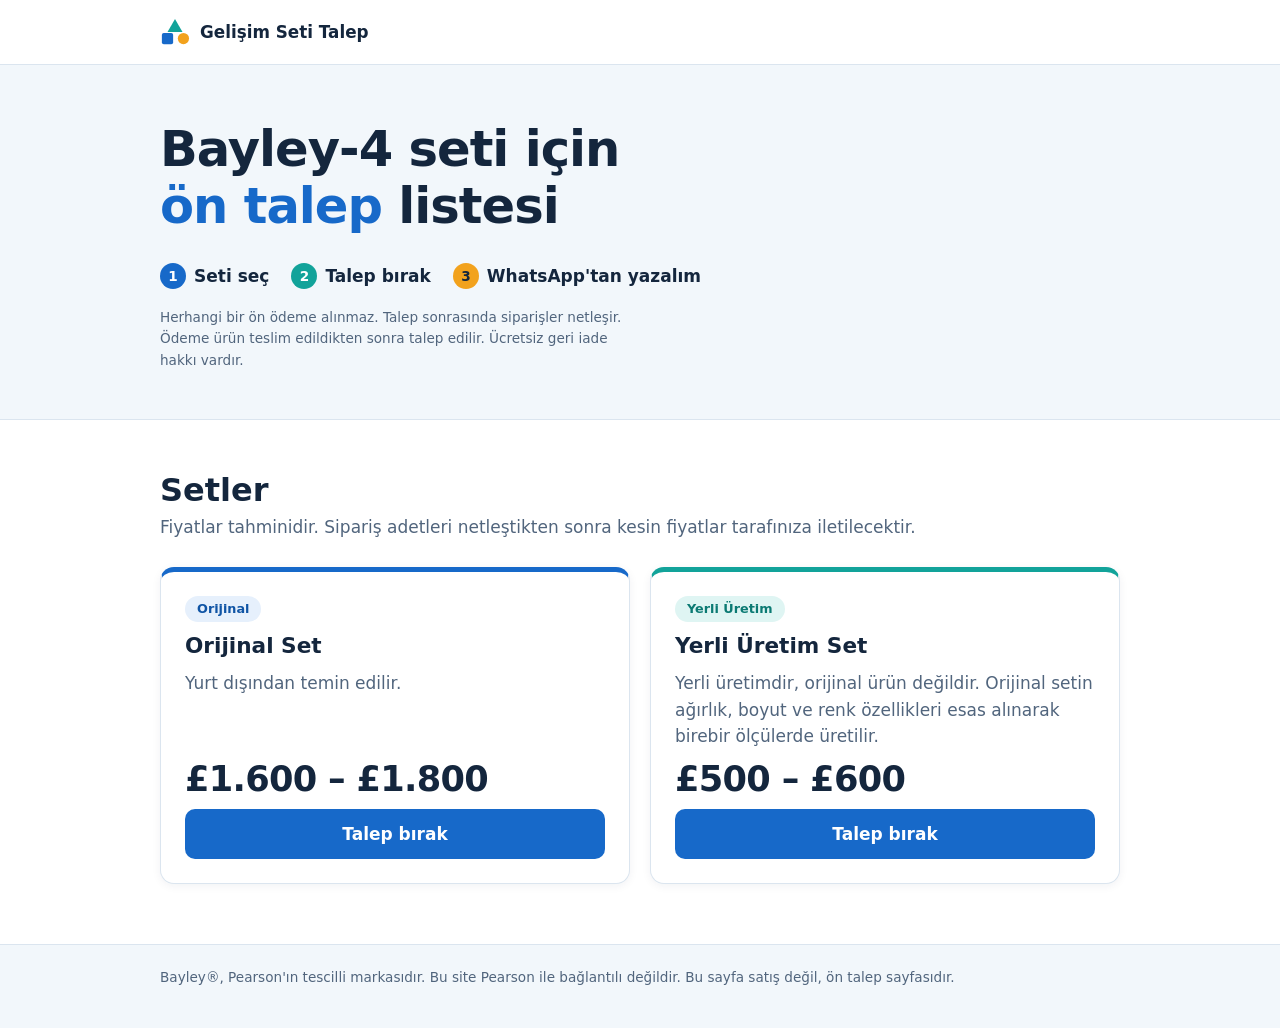
==== commit 495b6458: "Copy tweaks: remove hero tagline, price note, 'boyut', shorter form hint Co-Authored-By: Claude Sonn" ====
--- a/index.html
+++ b/index.html
@@ -24,7 +24,6 @@
     <div class="wrap hero-in">
       <div class="hero-text">
         <h1>Bayley-4 seti için <span class="hl">ön talep</span> listesi</h1>
-        <p class="lead">Orijinal ya da yerli üretim set. Talep bırakın, WhatsApp'tan yazalım.</p>
         <ul class="steps" aria-label="Nasıl işliyor">
           <li><b>1</b> Seti seç</li>
           <li><b>2</b> Talep bırak</li>
@@ -61,7 +60,7 @@
     <div id="lead-body">
       <p class="picked"><span>Seçtiğiniz set</span><strong id="picked-title"></strong></p>
 
-      <p class="hint">Telefon veya e-posta yeterli, ikisi de isteğe bağlı.</p>
+      <p class="hint">Telefon veya e-posta yeterli.</p>
       <label>Ad soyad
         <input name="name" autocomplete="name" required>
       </label>
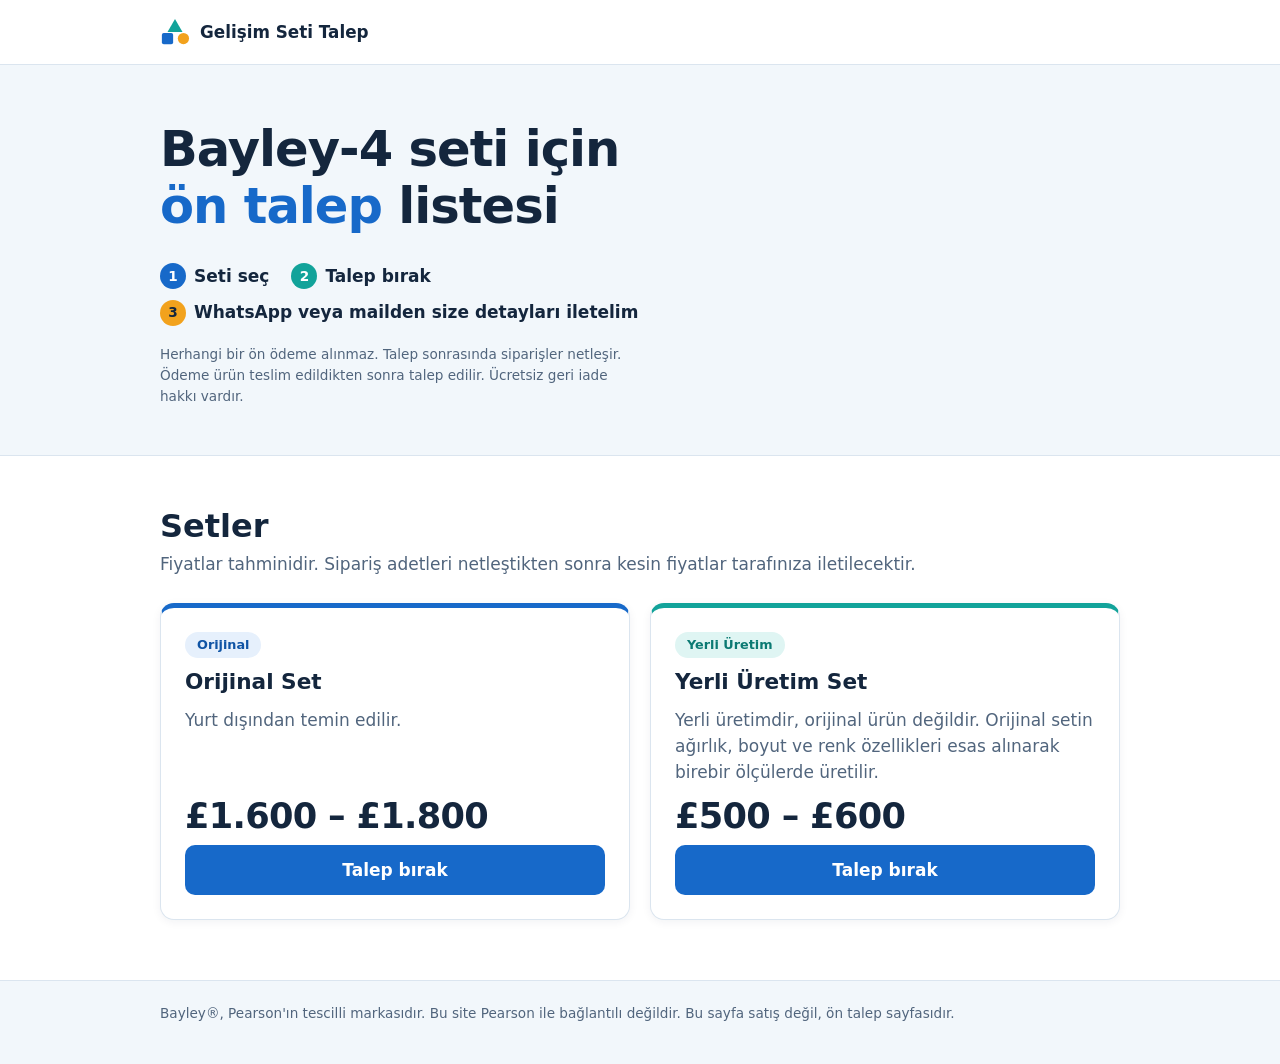
==== commit 10e5ee97: "Update step 3 wording Co-Authored-By: Claude Sonnet 5.5 <noreply@anthropic.com> Claude-Session: http" ====
--- a/index.html
+++ b/index.html
@@ -27,7 +27,7 @@
         <ul class="steps" aria-label="Nasıl işliyor">
           <li><b>1</b> Seti seç</li>
           <li><b>2</b> Talep bırak</li>
-          <li><b>3</b> WhatsApp'tan yazalım</li>
+          <li><b>3</b> WhatsApp veya mailden size detayları iletelim</li>
         </ul>
         <p class="fine">Herhangi bir ön ödeme alınmaz. Talep sonrasında siparişler netleşir. Ödeme ürün teslim edildikten sonra talep edilir. Ücretsiz geri iade hakkı vardır.</p>
       </div>
@@ -91,7 +91,7 @@
       <div class="done">
         <div class="tick" aria-hidden="true">✓</div>
         <h3>Talebin alındı!</h3>
-        <p>En kısa sürede WhatsApp'tan yazacağız.</p>
+        <p>En kısa sürede WhatsApp veya e-postadan detayları ileteceğiz.</p>
         <ul class="trust" id="trust-list"></ul>
         <a class="btn btn-ghost" id="wa-link" href="#" target="_blank" rel="noopener">Önce biz yazalım</a>
         <button class="btn btn-small" type="button" id="done-close">Kapat</button>
